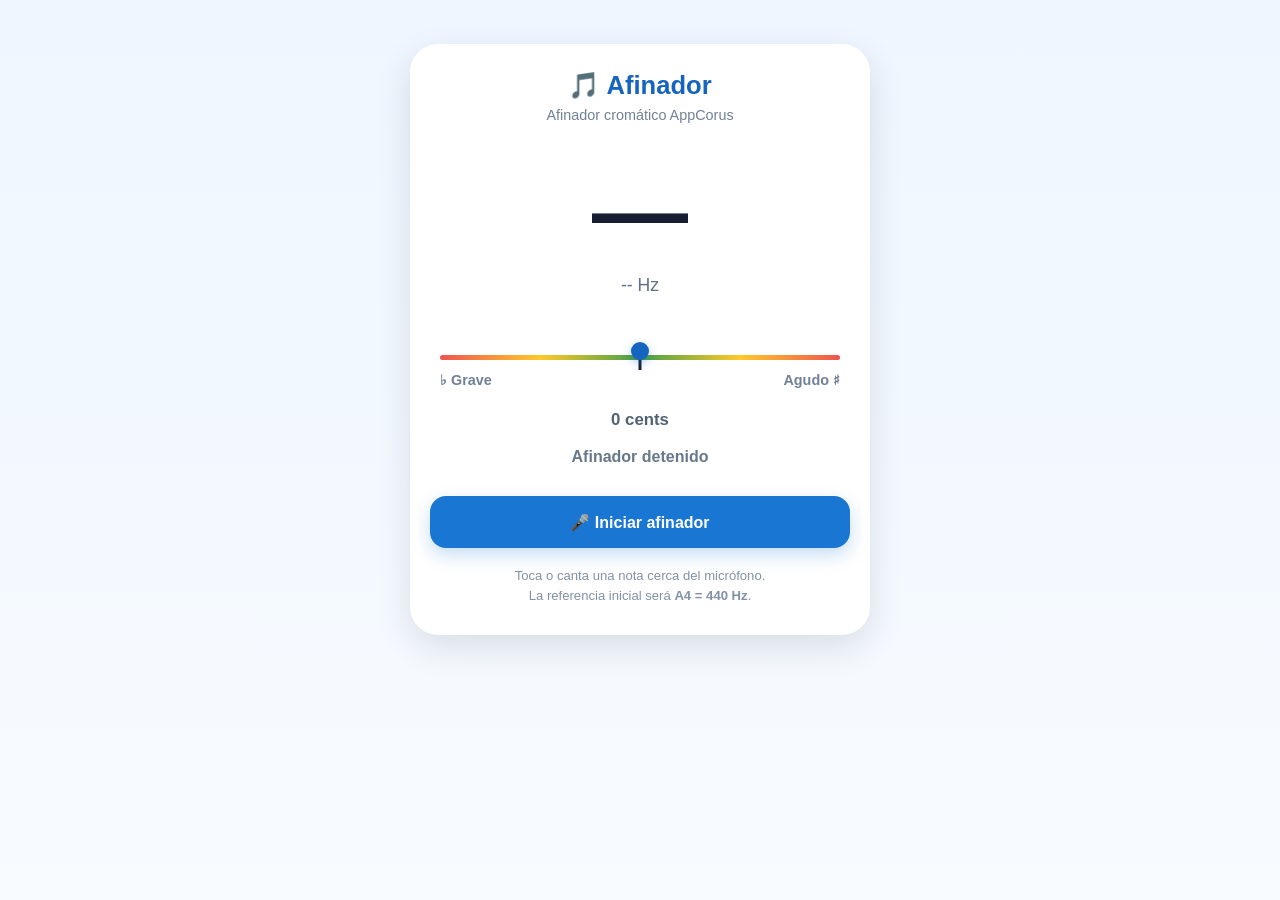
==== afinador-dev.html @ b2756221 "Add files via upload v3.6.1 Se agrega el afinador a la AppCorus" ====
<!DOCTYPE html>
<html lang="es">

<head>

    <meta charset="UTF-8">

    <meta
        name="viewport"
        content="width=device-width, initial-scale=1.0">

    <title>
        Afinador - AppCorus
    </title>

    <style>

        * {
            box-sizing: border-box;
        }

        body {
            margin: 0;
            padding: 24px 16px;

            min-height: 100vh;

            display: flex;
            justify-content: center;
            align-items: flex-start;

            background:
                linear-gradient(
                    180deg,
                    #eef6ff 0%,
                    #f8fbff 100%
                );

            font-family:
                Arial,
                Helvetica,
                sans-serif;

            color: #172033;
        }

        .afinador {
            width: 100%;
            max-width: 460px;

            margin-top: 20px;

            background: white;

            border-radius: 28px;

            padding: 26px 20px 30px;

            box-shadow:
                0 12px 35px
                rgba(15, 23, 42, .12);

            text-align: center;
        }

        .afinador-titulo {
            margin: 0;

            color: #1565c0;

            font-size: 1.6rem;
        }

        .afinador-subtitulo {
            margin:
                7px
                0
                28px;

            color: #718096;

            font-size: .9rem;
        }

        .afinador-nota {
            min-height: 120px;

            display: flex;
            align-items: center;
            justify-content: center;

            font-size: 6rem;
            font-weight: 800;

            line-height: 1;

            color: #172033;
        }

        .afinador-frecuencia {
            margin-top: 4px;

            font-size: 1.1rem;

            color: #607086;
        }

        .afinador-medidor {
            position: relative;

            height: 70px;

            margin:
                34px
                10px
                10px;
        }

        .afinador-linea {
            position: absolute;

            left: 0;
            right: 0;

            top: 25px;

            height: 5px;

            border-radius: 999px;

            background:
                linear-gradient(
                    90deg,
                    #ef5350,
                    #ffca28,
                    #43a047,
                    #ffca28,
                    #ef5350
                );
        }

        .afinador-centro {
            position: absolute;

            left: 50%;
            top: 15px;

            width: 3px;
            height: 25px;

            background: #172033;

            transform:
                translateX(-50%);
        }

        .afinador-aguja {
            position: absolute;

            left: 50%;
            top: 12px;

            width: 18px;
            height: 18px;

            border-radius: 50%;

            background: #1565c0;

            box-shadow:
                0 3px 10px
                rgba(21, 101, 192, .35);

            transform:
                translateX(-50%);

            transition:
                left .12s ease;
        }

        .afinador-extremos {
            position: absolute;

            left: 0;
            right: 0;

            top: 42px;

            display: flex;
            justify-content: space-between;

            color: #718096;

            font-size: .9rem;
            font-weight: 700;
        }

        .afinador-cents {
            margin-top: 2px;

            font-size: 1.05rem;

            font-weight: 700;

            color: #526273;
        }

        .afinador-estado {
            margin:
                18px
                auto
                22px;

            min-height: 26px;

            font-weight: 700;

            color: #66788a;
        }

        .afinador-boton {
            width: 100%;

            min-height: 52px;

            border: 0;
            border-radius: 16px;

            background: #1976d2;

            color: white;

            font-size: 1rem;
            font-weight: 700;

            cursor: pointer;

            box-shadow:
                0 7px 18px
                rgba(25, 118, 210, .25);
        }

        .afinador-boton:active {
            transform:
                scale(.98);
        }

        .afinador-ayuda {
            margin-top: 18px;

            color: #8291a6;

            font-size: .82rem;

            line-height: 1.5;
        }

    </style>

</head>

<body>

    <main class="afinador">

        <h1 class="afinador-titulo">
            🎵 Afinador
        </h1>

        <p class="afinador-subtitulo">
            Afinador cromático AppCorus
        </p>


        <div
            id="afinadorNota"
            class="afinador-nota">

            —

        </div>


        <div
            id="afinadorFrecuencia"
            class="afinador-frecuencia">

            -- Hz

        </div>


        <div class="afinador-medidor">

            <div class="afinador-linea"></div>

            <div class="afinador-centro"></div>

            <div
                id="afinadorAguja"
                class="afinador-aguja">
            </div>

            <div class="afinador-extremos">

                <span>
                    ♭ Grave
                </span>

                <span>
                    Agudo ♯
                </span>

            </div>

        </div>


        <div
            id="afinadorCents"
            class="afinador-cents">

            0 cents

        </div>


        <div
            id="afinadorEstado"
            class="afinador-estado">

            Afinador detenido

        </div>


        <button
            id="btnAfinador"
            class="afinador-boton"
            type="button">

            🎤 Iniciar afinador

        </button>


        <div class="afinador-ayuda">

            Toca o canta una nota cerca del micrófono.
            <br>
            La referencia inicial será
            <strong>A4 = 440 Hz</strong>.

        </div>

    </main>


    <script src="js/afinador.js"></script>

</body>

</html>
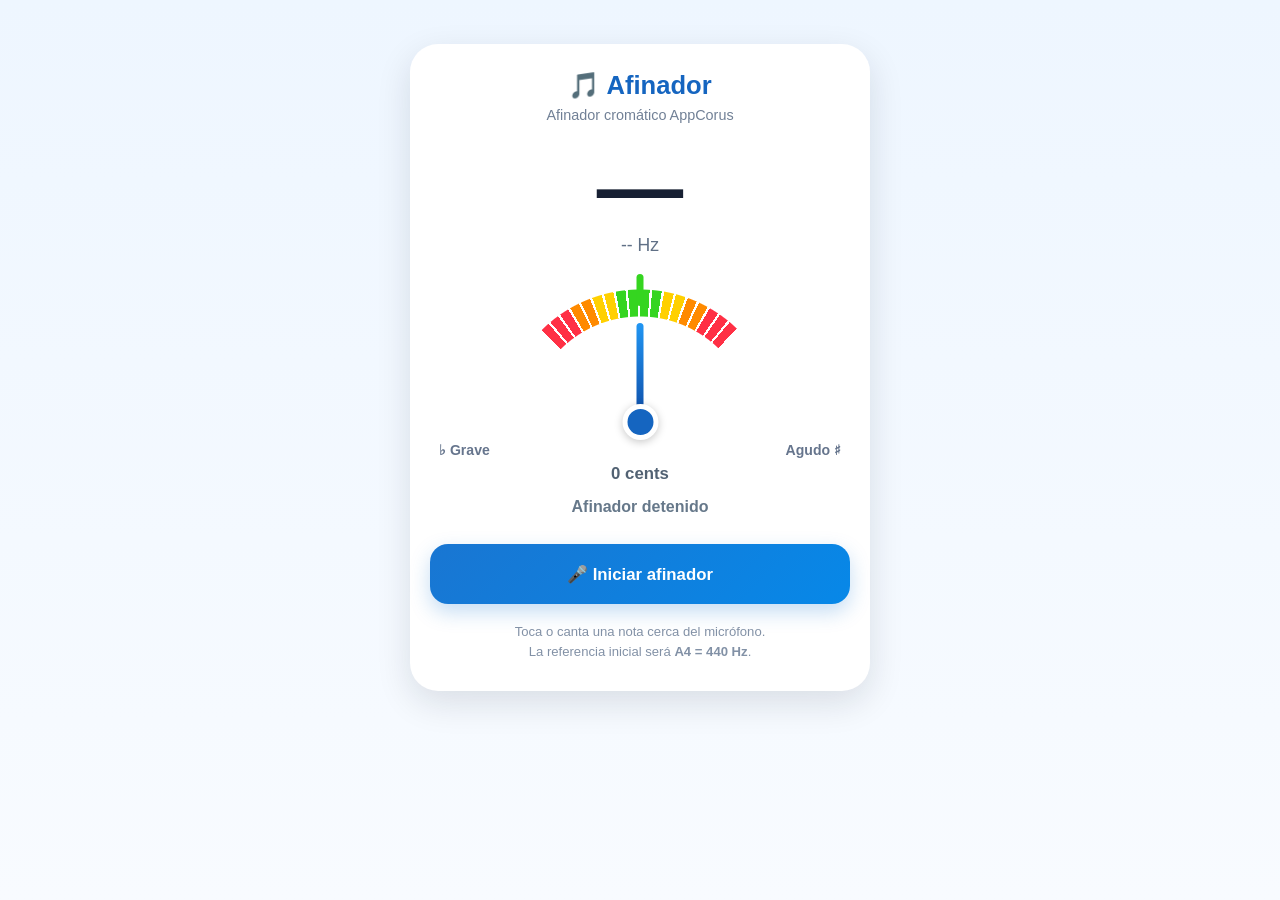
==== commit 7607248c: "Add files via upload v3.6.1   feat(afinador): mejorar interfaz, estabilidad y feedback visual  -" ====
--- a/afinador-dev.html
+++ b/afinador-dev.html
@@ -13,249 +13,7 @@
         Afinador - AppCorus
     </title>
 
-    <style>
-
-        * {
-            box-sizing: border-box;
-        }
-
-        body {
-            margin: 0;
-            padding: 24px 16px;
-
-            min-height: 100vh;
-
-            display: flex;
-            justify-content: center;
-            align-items: flex-start;
-
-            background:
-                linear-gradient(
-                    180deg,
-                    #eef6ff 0%,
-                    #f8fbff 100%
-                );
-
-            font-family:
-                Arial,
-                Helvetica,
-                sans-serif;
-
-            color: #172033;
-        }
-
-        .afinador {
-            width: 100%;
-            max-width: 460px;
-
-            margin-top: 20px;
-
-            background: white;
-
-            border-radius: 28px;
-
-            padding: 26px 20px 30px;
-
-            box-shadow:
-                0 12px 35px
-                rgba(15, 23, 42, .12);
-
-            text-align: center;
-        }
-
-        .afinador-titulo {
-            margin: 0;
-
-            color: #1565c0;
-
-            font-size: 1.6rem;
-        }
-
-        .afinador-subtitulo {
-            margin:
-                7px
-                0
-                28px;
-
-            color: #718096;
-
-            font-size: .9rem;
-        }
-
-        .afinador-nota {
-            min-height: 120px;
-
-            display: flex;
-            align-items: center;
-            justify-content: center;
-
-            font-size: 6rem;
-            font-weight: 800;
-
-            line-height: 1;
-
-            color: #172033;
-        }
-
-        .afinador-frecuencia {
-            margin-top: 4px;
-
-            font-size: 1.1rem;
-
-            color: #607086;
-        }
-
-        .afinador-medidor {
-            position: relative;
-
-            height: 70px;
-
-            margin:
-                34px
-                10px
-                10px;
-        }
-
-        .afinador-linea {
-            position: absolute;
-
-            left: 0;
-            right: 0;
-
-            top: 25px;
-
-            height: 5px;
-
-            border-radius: 999px;
-
-            background:
-                linear-gradient(
-                    90deg,
-                    #ef5350,
-                    #ffca28,
-                    #43a047,
-                    #ffca28,
-                    #ef5350
-                );
-        }
-
-        .afinador-centro {
-            position: absolute;
-
-            left: 50%;
-            top: 15px;
-
-            width: 3px;
-            height: 25px;
-
-            background: #172033;
-
-            transform:
-                translateX(-50%);
-        }
-
-        .afinador-aguja {
-            position: absolute;
-
-            left: 50%;
-            top: 12px;
-
-            width: 18px;
-            height: 18px;
-
-            border-radius: 50%;
-
-            background: #1565c0;
-
-            box-shadow:
-                0 3px 10px
-                rgba(21, 101, 192, .35);
-
-            transform:
-                translateX(-50%);
-
-            transition:
-                left .12s ease;
-        }
-
-        .afinador-extremos {
-            position: absolute;
-
-            left: 0;
-            right: 0;
-
-            top: 42px;
-
-            display: flex;
-            justify-content: space-between;
-
-            color: #718096;
-
-            font-size: .9rem;
-            font-weight: 700;
-        }
-
-        .afinador-cents {
-            margin-top: 2px;
-
-            font-size: 1.05rem;
-
-            font-weight: 700;
-
-            color: #526273;
-        }
-
-        .afinador-estado {
-            margin:
-                18px
-                auto
-                22px;
-
-            min-height: 26px;
-
-            font-weight: 700;
-
-            color: #66788a;
-        }
-
-        .afinador-boton {
-            width: 100%;
-
-            min-height: 52px;
-
-            border: 0;
-            border-radius: 16px;
-
-            background: #1976d2;
-
-            color: white;
-
-            font-size: 1rem;
-            font-weight: 700;
-
-            cursor: pointer;
-
-            box-shadow:
-                0 7px 18px
-                rgba(25, 118, 210, .25);
-        }
-
-        .afinador-boton:active {
-            transform:
-                scale(.98);
-        }
-
-        .afinador-ayuda {
-            margin-top: 18px;
-
-            color: #8291a6;
-
-            font-size: .82rem;
-
-            line-height: 1.5;
-        }
-
-    </style>
+    <link rel="stylesheet" href="css/afinador-Style.css">
 
 </head>
 
--- a/css/afinador-Style.css
+++ b/css/afinador-Style.css
@@ -0,0 +1,427 @@
+/* =========================================================
+   APPCORUS - AFINADOR
+   Solo presentación. No modifica la lógica del afinador.
+========================================================= */
+
+* {
+    box-sizing: border-box;
+}
+
+body {
+    margin: 0;
+    padding: 24px 16px;
+    min-height: 100vh;
+
+    display: flex;
+    justify-content: center;
+    align-items: flex-start;
+
+    background: linear-gradient(
+        180deg,
+        #eef6ff 0%,
+        #f8fbff 100%
+    );
+
+    font-family: Arial, Helvetica, sans-serif;
+    color: #172033;
+}
+
+
+/* =========================================================
+   TARJETA
+========================================================= */
+
+.afinador {
+    width: 100%;
+    max-width: 460px;
+    margin-top: 20px;
+
+    background: #fff;
+    border-radius: 28px;
+    padding: 26px 20px 30px;
+
+    box-shadow:
+        0 12px 35px rgba(15, 23, 42, .12);
+
+    text-align: center;
+}
+
+.afinador-titulo {
+    margin: 0;
+    color: #1565c0;
+    font-size: 1.6rem;
+}
+
+.afinador-subtitulo {
+    margin: 7px 0 20px;
+    color: #718096;
+    font-size: .9rem;
+}
+
+
+/* =========================================================
+   NOTA Y FRECUENCIA
+========================================================= */
+
+.afinador-nota {
+    min-height: 88px;
+
+    display: flex;
+    align-items: center;
+    justify-content: center;
+
+    font-size: 5.4rem;
+    font-weight: 800;
+    line-height: 1;
+
+    color: #172033;
+}
+
+.afinador-frecuencia {
+    margin-top: 4px;
+    font-size: 1.1rem;
+    color: #607086;
+}
+
+
+/* =========================================================
+   MEDIDOR
+   Usa exactamente el HTML que ya tienes:
+   .afinador-linea / .afinador-centro / #afinadorAguja
+========================================================= */
+
+.afinador-medidor {
+    position: relative;
+
+    width: 100%;
+    max-width: 410px;
+    height: 190px;
+
+    margin: 14px auto 0;
+}
+
+
+/*
+   Escala semicircular dibujada solo con CSS.
+   Coincide con el rango actual del JS: -45° a +45°.
+*/
+.afinador-medidor::before {
+    content: "";
+
+    position: absolute;
+
+    left: 50%;
+    top: 4px;
+
+    width: 330px;
+    height: 155px;
+
+    transform: translateX(-50%);
+
+    background: conic-gradient(
+        from -45deg at 50% 100%,
+        #ff3045 0deg 4deg,
+        transparent 4deg 5deg,
+        #ff3045 5deg 9deg,
+        transparent 9deg 10deg,
+        #ff3045 10deg 14deg,
+        transparent 14deg 15deg,
+        #ff8a00 15deg 19deg,
+        transparent 19deg 20deg,
+        #ff8a00 20deg 24deg,
+        transparent 24deg 25deg,
+        #ffd000 25deg 29deg,
+        transparent 29deg 30deg,
+        #ffd000 30deg 34deg,
+        transparent 34deg 35deg,
+        #35d520 35deg 39deg,
+        transparent 39deg 40deg,
+        #35d520 40deg 44deg,
+        transparent 44deg 45deg,
+        #35d520 45deg 49deg,
+        transparent 49deg 50deg,
+        #35d520 50deg 54deg,
+        transparent 54deg 55deg,
+        #ffd000 55deg 59deg,
+        transparent 59deg 60deg,
+        #ffd000 60deg 64deg,
+        transparent 64deg 65deg,
+        #ff8a00 65deg 69deg,
+        transparent 69deg 70deg,
+        #ff8a00 70deg 74deg,
+        transparent 74deg 75deg,
+        #ff3045 75deg 79deg,
+        transparent 79deg 80deg,
+        #ff3045 80deg 84deg,
+        transparent 84deg 85deg,
+        #ff3045 85deg 89deg,
+        transparent 89deg 90deg,
+        transparent 90deg 360deg
+    );
+
+    -webkit-mask:
+        radial-gradient(
+            circle at 50% 100%,
+            transparent 0 112px,
+            #000 113px 139px,
+            transparent 140px
+        );
+
+    mask:
+        radial-gradient(
+            circle at 50% 100%,
+            transparent 0 112px,
+            #000 113px 139px,
+            transparent 140px
+        );
+
+    pointer-events: none;
+}
+
+
+/*
+   La antigua línea horizontal ya no se muestra.
+   Se conserva el elemento en el HTML para no cambiar estructura.
+*/
+.afinador-linea {
+    display: none;
+}
+
+
+/* Marca central verde */
+.afinador-centro {
+    position: absolute;
+
+    left: 50%;
+    top: 4px;
+
+    width: 7px;
+    height: 32px;
+
+    border-radius: 999px;
+
+    background: #35d520;
+
+    transform: translateX(-50%);
+
+    z-index: 3;
+}
+
+
+/* =========================================================
+   AGUJA
+   El JS ya la mueve con rotate(...deg).
+========================================================= */
+
+.afinador-aguja {
+    position: absolute;
+
+    left: 50%;
+    bottom: 34px;
+
+    width: 7px;
+    height: 103px;
+
+    border-radius: 8px 8px 2px 2px;
+
+    background: linear-gradient(
+        to top,
+        #0d47a1,
+        #2196f3
+    );
+
+    transform:
+        translateX(-50%)
+        rotate(0deg);
+
+    transform-origin:
+        50% 100%;
+
+    transition:
+        transform .12s ease-out;
+
+    z-index: 5;
+}
+
+.afinador-aguja::after {
+    content: "";
+
+    position: absolute;
+
+    left: 50%;
+    bottom: -14px;
+
+    width: 26px;
+    height: 26px;
+
+    border-radius: 50%;
+
+    background: #1565c0;
+
+    border: 5px solid #fff;
+
+    box-shadow:
+        0 2px 8px rgba(0, 0, 0, .22);
+
+    transform: translateX(-50%);
+}
+
+
+/* =========================================================
+   GRAVE / AGUDO
+========================================================= */
+
+.afinador-extremos {
+    position: absolute;
+
+    left: 4px;
+    right: 4px;
+    bottom: 2px;
+
+    display: flex;
+    justify-content: space-between;
+
+    color: #66758d;
+
+    font-size: .88rem;
+    font-weight: 700;
+}
+
+
+/* =========================================================
+   CENTS / ESTADO
+========================================================= */
+
+.afinador-cents {
+    margin-top: 4px;
+
+    font-size: 1.05rem;
+    font-weight: 700;
+
+    color: #526273;
+}
+
+.afinador-estado {
+    margin: 14px auto 20px;
+
+    min-height: 26px;
+
+    font-weight: 700;
+    color: #66788a;
+}
+
+
+/* =========================================================
+   BOTÓN
+========================================================= */
+
+.afinador-boton {
+    width: 100%;
+    min-height: 60px;
+
+    border: 0;
+    border-radius: 18px;
+
+    background: linear-gradient(
+        135deg,
+        #1976d2,
+        #0788e8
+    );
+
+    color: #fff;
+
+    font-family: inherit;
+    font-size: 1.05rem;
+    font-weight: 700;
+
+    cursor: pointer;
+
+    box-shadow:
+        0 8px 20px rgba(25, 118, 210, .25);
+
+    transition:
+        transform .12s ease,
+        box-shadow .12s ease;
+}
+
+.afinador-boton:active {
+    transform: scale(.98);
+
+    box-shadow:
+        0 4px 12px rgba(25, 118, 210, .2);
+}
+
+
+/* =========================================================
+   AYUDA
+========================================================= */
+
+.afinador-ayuda {
+    margin-top: 18px;
+
+    color: #8291a6;
+
+    font-size: .82rem;
+    line-height: 1.5;
+}
+
+
+/* =========================================================
+   RESPONSIVE
+========================================================= */
+
+@media (max-width: 420px) {
+
+    body {
+        padding: 12px 10px;
+    }
+
+    .afinador {
+        margin-top: 8px;
+        padding: 22px 14px 24px;
+        border-radius: 24px;
+    }
+
+    .afinador-nota {
+        min-height: 76px;
+        font-size: 4.6rem;
+    }
+
+    .afinador-medidor {
+        height: 178px;
+    }
+
+    .afinador-medidor::before {
+        width: 300px;
+        height: 145px;
+
+        -webkit-mask:
+            radial-gradient(
+                circle at 50% 100%,
+                transparent 0 103px,
+                #000 104px 130px,
+                transparent 131px
+            );
+
+        mask:
+            radial-gradient(
+                circle at 50% 100%,
+                transparent 0 103px,
+                #000 104px 130px,
+                transparent 131px
+            );
+    }
+
+    .afinador-centro {
+        height: 29px;
+    }
+
+    .afinador-aguja {
+        bottom: 32px;
+        height: 94px;
+    }
+
+    .afinador-extremos {
+        font-size: .8rem;
+    }
+}
